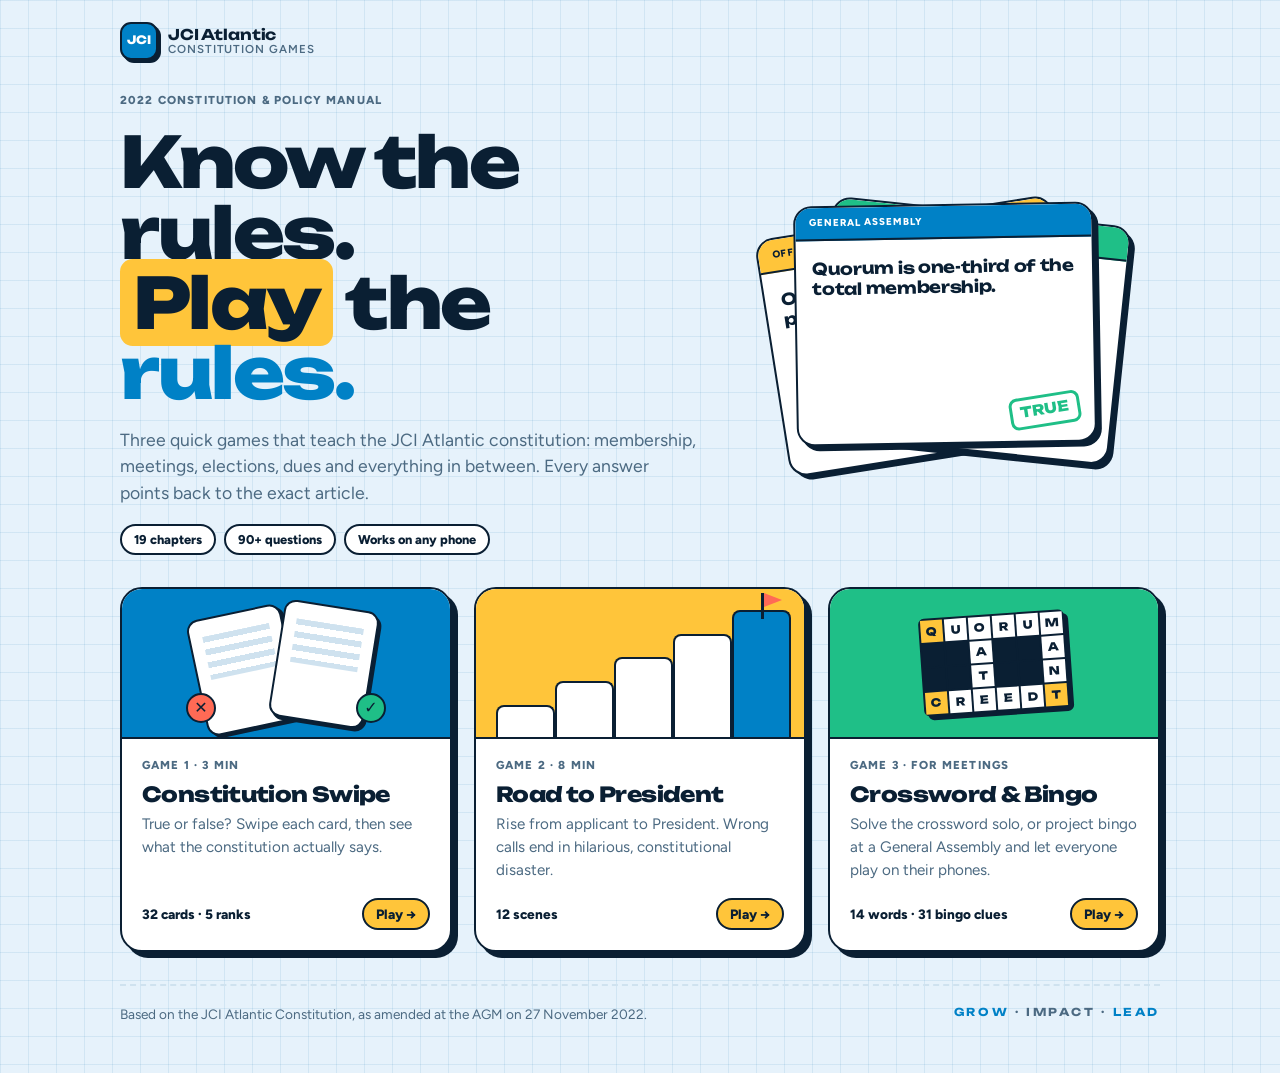
==== site/index.html @ ea5b9d31 "JCI Atlantic Constitution Games: swipe, adventure, crossword & bingo Static site served by nginx on " ====
<!doctype html>
<html lang="en"><head><meta charset="utf-8"><meta name="viewport" content="width=device-width,initial-scale=1,viewport-fit=cover">
<meta name="description" content="Learn the JCI Atlantic constitution with three quick games: Constitution Swipe, Road to President, and Crossword & Bingo.">
<meta property="og:title" content="JCI Atlantic Constitution Games">
<meta property="og:description" content="Know the rules. Play the rules. Three quick games on the JCI Atlantic constitution.">
<meta property="og:type" content="website">
<meta name="theme-color" content="#0081c6">
<link rel="icon" href="favicon.svg" type="image/svg+xml">
<title>JCI Atlantic Constitution Games</title>
<link rel="preconnect" href="https://fonts.googleapis.com">
<link rel="stylesheet" href="https://fonts.googleapis.com/css2?family=Unbounded:wght@700;800&family=Figtree:wght@400;600;800&display=swap">
<link rel="stylesheet" href="theme.css">
<style>
/* Layout: hero headline with a fanned stack of sample cards, then three game tiles in a responsive grid. */
.wrap{max-width:1040px;margin:0 auto;display:flex;flex-direction:column;gap:32px;padding-block:22px 48px}
.hero{display:grid;grid-template-columns:minmax(0,1.15fr) minmax(0,.85fr);gap:28px;align-items:center}
@media (max-width:760px){.hero{grid-template-columns:minmax(0,1fr)}}
.hero h1{font-size:clamp(2.3rem,7.4vw,4.4rem)}
.hero p{font-size:1.1rem;max-width:34em;color:var(--muted)}
.hero .copy{display:flex;flex-direction:column;gap:18px;min-width:0}
.chips{display:flex;gap:8px;flex-wrap:wrap}
.chip{font-weight:800;font-size:.8rem;border:2px solid var(--border);border-radius:99px;padding:4px 12px;background:var(--surface)}
.fan{position:relative;height:280px;max-width:360px;width:100%;justify-self:center}
.fan .c{position:absolute;inset:20px 30px;border:2.5px solid var(--border);border-radius:18px;box-shadow:5px 5px 0 var(--shade);background:var(--surface);
  display:flex;flex-direction:column;overflow:hidden}
.fan .c .band{padding:8px 14px;font-size:.62rem}
.fan .c .q{font-family:var(--display);font-weight:700;font-size:1.02rem;line-height:1.25;letter-spacing:-.02em;padding:18px 16px;flex:1}
.fan .c1{transform:rotate(-9deg) translate(-26px,8px)}
.fan .c2{transform:rotate(6deg) translate(26px,4px)}
.fan .c3{transform:rotate(-1deg)}
.fan .stamp{position:absolute;right:14px;bottom:14px;font-family:var(--display);font-weight:800;font-size:.9rem;color:var(--mint);border:3px solid var(--mint);border-radius:8px;padding:2px 8px;transform:rotate(-8deg)}
.fan .c1 .band{background:var(--gold);color:var(--on-color)} .fan .c2 .band{background:var(--mint);color:var(--on-color)}

.tiles{display:grid;grid-template-columns:repeat(3,minmax(0,1fr));gap:22px}
@media (max-width:860px){.tiles{grid-template-columns:minmax(0,1fr)}}
.tile{display:flex;flex-direction:column;text-decoration:none;color:var(--ink);background:var(--surface);border:2.5px solid var(--border);border-radius:22px;box-shadow:6px 6px 0 var(--shade);
  overflow:hidden;transition:transform .12s,box-shadow .12s}
.tile:hover{transform:translate(-2px,-2px);box-shadow:8px 8px 0 var(--shade)}
.tile:active{transform:translate(4px,4px);box-shadow:2px 2px 0 var(--shade)}
.art{height:150px;border-bottom:2.5px solid var(--border);position:relative;overflow:hidden}
.t1 .art{background:var(--blue)} .t2 .art{background:var(--gold)} .t3 .art{background:var(--mint)}
.tile .body{padding:18px 20px 20px;display:flex;flex-direction:column;gap:8px;flex:1}
.tile h2{font-family:var(--display);font-weight:800;font-size:1.3rem;letter-spacing:-.03em;margin:0;line-height:1.1}
.tile p{color:var(--muted);font-size:.95rem}
.meta{margin-top:auto;padding-top:8px;display:flex;justify-content:space-between;align-items:center;font-weight:800;font-size:.85rem}
.go{border:2px solid var(--border);border-radius:99px;padding:4px 12px;background:var(--gold);color:var(--on-color)}

/* tile art, drawn with CSS */
.mini{position:absolute;background:var(--surface);border:2.5px solid var(--border);border-radius:12px;box-shadow:3px 3px 0 var(--shade)}
.t1 .m1{width:96px;height:118px;left:calc(50% - 90px);top:22px;transform:rotate(-12deg)}
.t1 .m2{width:96px;height:118px;left:calc(50% - 10px);top:16px;transform:rotate(9deg)}
.t1 .m1::after,.t1 .m2::after{content:"";position:absolute;left:12px;right:12px;top:16px;height:44px;background:repeating-linear-gradient(var(--soft) 0 6px,transparent 6px 13px)}
.t1 .x,.t1 .ok{position:absolute;bottom:14px;width:30px;height:30px;border-radius:50%;border:2.5px solid var(--border);display:grid;place-items:center;font-weight:800;color:var(--on-color)}
.t1 .x{left:calc(50% - 100px);background:var(--coral)} .t1 .ok{left:calc(50% + 70px);background:var(--mint)}
.t2 .step{position:absolute;bottom:0;width:18%;background:var(--surface);border:2.5px solid var(--border);border-bottom:0;border-radius:8px 8px 0 0}
.t2 .s1{left:6%;height:22%}.t2 .s2{left:24%;height:38%}.t2 .s3{left:42%;height:54%}.t2 .s4{left:60%;height:70%}.t2 .s5{left:78%;height:86%;background:var(--blue)}
.t2 .flag{position:absolute;left:calc(78% + 9%);top:4px;width:3px;height:26px;background:var(--border)}
.t2 .flag::after{content:"";position:absolute;left:3px;top:0;border-left:18px solid var(--coral);border-top:7px solid transparent;border-bottom:7px solid transparent}
.t3 .cw{position:absolute;left:50%;top:50%;transform:translate(-50%,-50%) rotate(-4deg);display:grid;grid-template-columns:repeat(6,22px);gap:2px;padding:2px;background:var(--border);border-radius:6px;box-shadow:4px 4px 0 var(--shade)}
.t3 .cw i{width:22px;height:22px;background:var(--surface);font-style:normal;font-family:var(--display);font-weight:800;font-size:.7rem;display:grid;place-items:center;color:var(--ink)}
.t3 .cw i.k{background:var(--border)}
.t3 .cw i.g{background:var(--gold);color:var(--on-color)}

.foot{display:flex;justify-content:space-between;gap:16px;flex-wrap:wrap;color:var(--muted);font-size:.85rem;border-top:2px dashed var(--soft);padding-top:18px}
</style>
</head><body>

<div class="wrap">
  <div class="topbar">
    <span class="logo"><span class="mark">JCI</span><span class="txt">JCI Atlantic<small>Constitution Games</small></span></span>
  </div>

  <section class="hero">
    <div class="copy">
      <span class="label">2022 Constitution &amp; Policy Manual</span>
      <h1 class="display">Know the rules.<br><span class="mark-gold">Play</span> the <span class="hl">rules.</span></h1>
      <p>Three quick games that teach the JCI Atlantic constitution: membership, meetings, elections, dues and everything in between. Every answer points back to the exact article.</p>
      <div class="chips"><span class="chip">19 chapters</span><span class="chip">90+ questions</span><span class="chip">Works on any phone</span></div>
    </div>
    <div class="fan" aria-hidden="true">
      <div class="c c1"><div class="band">Officers</div><div class="q">Officers serve without pay.</div></div>
      <div class="c c2"><div class="band">Dues</div><div class="q">Dues are due by 31 March.</div></div>
      <div class="c c3"><div class="band">General Assembly</div><div class="q">Quorum is one-third of the total membership.</div><span class="stamp">TRUE</span></div>
    </div>
  </section>

  <section class="tiles">
    <a class="tile t1" href="swipe.html">
      <div class="art" aria-hidden="true"><span class="mini m1"></span><span class="mini m2"></span><span class="x">✕</span><span class="ok">✓</span></div>
      <div class="body"><span class="label">Game 1 · 3 min</span><h2>Constitution Swipe</h2>
        <p>True or false? Swipe each card, then see what the constitution actually says.</p>
        <div class="meta"><span id="best">32 cards · 5 ranks</span><span class="go">Play →</span></div></div>
    </a>
    <a class="tile t2" href="adventure.html">
      <div class="art" aria-hidden="true"><span class="step s1"></span><span class="step s2"></span><span class="step s3"></span><span class="step s4"></span><span class="step s5"></span><span class="flag"></span></div>
      <div class="body"><span class="label">Game 2 · 8 min</span><h2>Road to President</h2>
        <p>Rise from applicant to President. Wrong calls end in hilarious, constitutional disaster.</p>
        <div class="meta"><span>12 scenes</span><span class="go">Play →</span></div></div>
    </a>
    <a class="tile t3" href="words.html">
      <div class="art" aria-hidden="true"><div class="cw"><i class="g">Q</i><i>U</i><i>O</i><i>R</i><i>U</i><i>M</i><i class="k"></i><i class="k"></i><i>A</i><i class="k"></i><i class="k"></i><i>A</i><i class="k"></i><i class="k"></i><i>T</i><i class="k"></i><i class="k"></i><i>N</i><i class="g">C</i><i>R</i><i>E</i><i>E</i><i>D</i><i class="g">T</i></div></div>
      <div class="body"><span class="label">Game 3 · for meetings</span><h2>Crossword &amp; Bingo</h2>
        <p>Solve the crossword solo, or project bingo at a General Assembly and let everyone play on their phones.</p>
        <div class="meta"><span>14 words · 31 bingo clues</span><span class="go">Play →</span></div></div>
    </a>
  </section>

  <div class="foot"><span>Based on the JCI Atlantic Constitution, as amended at the AGM on 27 November 2022.</span><span class="tape"><b>GROW</b> · IMPACT · <b>LEAD</b></span></div>
</div>
<script>
try{const b=localStorage.getItem("jci-best");if(b)document.getElementById("best").textContent="Your best: "+b}catch(e){}
</script>

</body></html>
---- site/theme.css ----
/* JCI Atlantic Constitution Games — shared theme.
   Direction: sticker-board arcade. Chunky wide display type, thick ink outlines, hard offset shadows,
   JCI blue + gold with coral/mint for wrong/right, on a faint blueprint grid. */
:root{
  --bg:#e6f2fb; --grid:rgba(0,104,170,.09); --surface:#ffffff; --surface-2:#f3f9fd;
  --ink:#0a1f33; --muted:#4c6a82; --border:#0a1f33; --shade:#0a1f33; --soft:#cfe2ef;
  --blue:#0081c6; --blue-ink:#ffffff; --blue-soft:#cde9f9;
  --gold:#ffc53a; --gold-soft:#ffeab3; --coral:#ff6a55; --mint:#1fbf87; --on-color:#0a1f33;
  --display:"Unbounded","Arial Black",system-ui,sans-serif;
  --body:"Figtree",system-ui,-apple-system,"Segoe UI",sans-serif;
}
@media (prefers-color-scheme:dark){:root:not([data-theme="light"]){
  --bg:#071522; --grid:rgba(90,170,230,.07); --surface:#0f2738; --surface-2:#13304a;
  --ink:#eaf5fd; --muted:#93b3c9; --border:#5f9fc7; --shade:#000910; --soft:#24455e;
  --blue:#2fa8e6; --blue-ink:#04131e; --blue-soft:#15415d;
  --gold:#ffc53a; --gold-soft:#4a3a0e; --coral:#ff7a66; --mint:#33d29a; --on-color:#0a1f33; color-scheme:dark}}
:root[data-theme="dark"]{
  --bg:#071522; --grid:rgba(90,170,230,.07); --surface:#0f2738; --surface-2:#13304a;
  --ink:#eaf5fd; --muted:#93b3c9; --border:#5f9fc7; --shade:#000910; --soft:#24455e;
  --blue:#2fa8e6; --blue-ink:#04131e; --blue-soft:#15415d;
  --gold:#ffc53a; --gold-soft:#4a3a0e; --coral:#ff7a66; --mint:#33d29a; --on-color:#0a1f33; color-scheme:dark}

*{box-sizing:border-box}
:root{padding-top:env(safe-area-inset-top,0px);padding-bottom:env(safe-area-inset-bottom,0px)}
html{background:var(--bg)}
body{margin:0;background-color:var(--bg);color:var(--ink);font-family:var(--body);font-size:16px;line-height:1.5;
  background-image:linear-gradient(var(--grid) 1px,transparent 1px),linear-gradient(90deg,var(--grid) 1px,transparent 1px);
  background-size:28px 28px;
  padding-left:max(16px,env(safe-area-inset-left,0px));padding-right:max(16px,env(safe-area-inset-right,0px))}
[hidden]{display:none!important}
img{max-width:100%}
p{margin:0}

/* top bar */
.topbar{display:flex;justify-content:space-between;align-items:center;gap:12px;flex-wrap:wrap}
.logo{display:flex;align-items:center;gap:10px;color:var(--ink);text-decoration:none}
.logo .mark{width:38px;height:38px;border-radius:11px;background:var(--blue);border:2.5px solid var(--border);box-shadow:3px 3px 0 var(--shade);
  display:grid;place-items:center;font-family:var(--display);font-weight:800;font-size:.72rem;color:var(--blue-ink);letter-spacing:-.02em}
.logo .txt{font-family:var(--display);font-weight:700;font-size:.92rem;line-height:1.1;letter-spacing:-.01em}
.logo .txt small{display:block;font-family:var(--body);font-weight:600;font-size:.72rem;color:var(--muted);letter-spacing:.08em;text-transform:uppercase}
.back{font-weight:700;font-size:.88rem;color:var(--ink);text-decoration:none;border:2px solid var(--border);border-radius:99px;padding:6px 12px;background:var(--surface);box-shadow:2px 2px 0 var(--shade)}
.back:hover{background:var(--gold-soft)}

/* type */
.display{font-family:var(--display);font-weight:800;letter-spacing:-.035em;line-height:1;margin:0;text-wrap:balance}
.hl{color:var(--blue)}
.mark-gold{background:var(--gold);color:var(--on-color);padding:0 .18em;border-radius:.18em;box-decoration-break:clone;-webkit-box-decoration-break:clone}
.label{font-size:.72rem;letter-spacing:.1em;text-transform:uppercase;font-weight:800;color:var(--muted)}
.muted{color:var(--muted)}

/* surfaces */
.panel{background:var(--surface);border:2.5px solid var(--border);border-radius:20px;box-shadow:6px 6px 0 var(--shade);overflow:hidden}
.band{background:var(--blue);color:var(--blue-ink);border-bottom:2.5px solid var(--border);padding:11px 18px;display:flex;justify-content:space-between;gap:10px;
  font-size:.72rem;letter-spacing:.1em;text-transform:uppercase;font-weight:800}
.band.good{background:var(--mint);color:var(--on-color)} .band.bad{background:var(--coral);color:var(--on-color)} .band.gold{background:var(--gold);color:var(--on-color)}
.cite{align-self:flex-start;display:inline-block;font-size:.78rem;font-weight:800;background:var(--gold);color:var(--on-color);padding:3px 11px;border-radius:99px;border:2px solid var(--border)}

/* buttons */
button{font:inherit;cursor:pointer;color:inherit}
.btn{border:2.5px solid var(--border);border-radius:14px;padding:12px 16px;font-weight:800;font-size:1rem;background:var(--surface);color:var(--ink);
  box-shadow:3px 3px 0 var(--shade);transition:transform .08s,box-shadow .08s,background .15s}
.btn:hover{background:var(--surface-2)}
.btn:active{transform:translate(3px,3px);box-shadow:0 0 0 var(--shade)}
.btn:disabled{opacity:.5;cursor:default}
.btn.main{background:var(--blue);color:var(--blue-ink)}
.btn.gold{background:var(--gold);color:var(--on-color)}
.btn.good{background:var(--mint);color:var(--on-color)}
.btn.bad{background:var(--coral);color:var(--on-color)}
button:focus-visible,a:focus-visible,input:focus-visible{outline:3px solid var(--gold);outline-offset:3px}
.row{display:flex;gap:10px;flex-wrap:wrap}.row>.btn{flex:1}

.tape{font-family:var(--display);font-weight:700;letter-spacing:.24em;font-size:.68rem;text-align:center;color:var(--muted)}
.tape b{color:var(--blue)}
@keyframes pop{0%{transform:scale(.94);opacity:.4}100%{transform:none;opacity:1}}
.pop{animation:pop .22s ease-out}
@media (prefers-reduced-motion:reduce){*{transition:none!important;animation:none!important}}
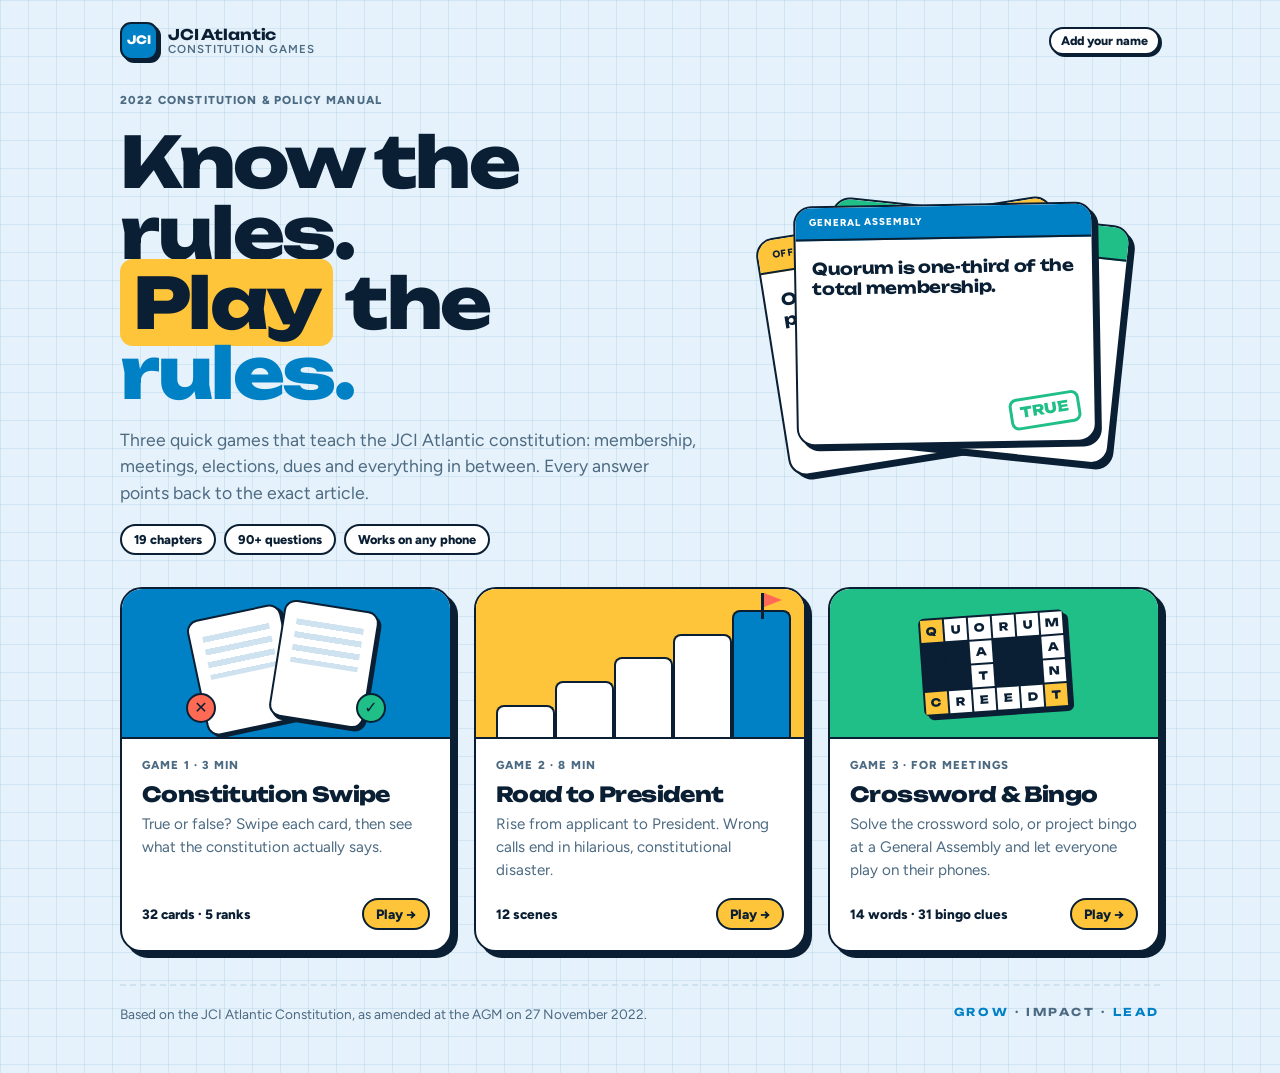
==== commit 9457e96b: "Ask for the player's name before a game starts Name is asked once (when picking a game, or on a dire" ====
--- a/site/index.html
+++ b/site/index.html
@@ -68,6 +68,7 @@
 <div class="wrap">
   <div class="topbar">
     <span class="logo"><span class="mark">JCI</span><span class="txt">JCI Atlantic<small>Constitution Games</small></span></span>
+    <div class="player" id="player"></div>
   </div>
 
   <section class="hero">
@@ -107,8 +108,15 @@
 
   <div class="foot"><span>Based on the JCI Atlantic Constitution, as amended at the AGM on 27 November 2022.</span><span class="tape"><b>GROW</b> · IMPACT · <b>LEAD</b></span></div>
 </div>
+<script src="player.js"></script>
 <script>
 try{const b=localStorage.getItem("jci-best");if(b)document.getElementById("best").textContent="Your best: "+b}catch(e){}
+JCIPlayer.chip(document.getElementById("player"));
+// Ask for a name the first time someone picks a game
+document.querySelectorAll(".tile").forEach(function(a){a.addEventListener("click",function(e){
+  if(JCIPlayer.name())return;
+  e.preventDefault();JCIPlayer.ask(function(){location.href=a.getAttribute("href")});
+})});
 </script>
 
 </body></html>
--- a/site/theme.css
+++ b/site/theme.css
@@ -74,3 +74,21 @@
 @keyframes pop{0%{transform:scale(.94);opacity:.4}100%{transform:none;opacity:1}}
 .pop{animation:pop .22s ease-out}
 @media (prefers-reduced-motion:reduce){*{transition:none!important;animation:none!important}}
+
+/* player name: chip + sign-in dialog */
+.player{display:flex;align-items:center;gap:8px;font-size:.85rem;font-weight:600;color:var(--muted);min-width:0}
+.player .who{overflow:hidden;text-overflow:ellipsis;white-space:nowrap;max-width:14em}
+.player b{color:var(--ink)}
+.player .change{border:2px solid var(--border);border-radius:99px;padding:3px 10px;background:var(--surface);color:var(--ink);font-weight:800;font-size:.78rem;box-shadow:2px 2px 0 var(--shade)}
+.player .change:hover{background:var(--gold-soft)}
+.name-overlay{position:fixed;inset:0;z-index:50;display:grid;place-items:center;
+  background:color-mix(in srgb,var(--bg) 70%,transparent);backdrop-filter:blur(3px);-webkit-backdrop-filter:blur(3px);
+  padding:max(16px,env(safe-area-inset-top,0px)) max(16px,env(safe-area-inset-right,0px)) max(16px,env(safe-area-inset-bottom,0px)) max(16px,env(safe-area-inset-left,0px))}
+.name-box{width:100%;max-width:420px;animation:pop .2s ease-out}
+.name-body{padding:22px;display:flex;flex-direction:column;gap:12px}
+.name-body h2{font-size:clamp(1.5rem,6.5vw,1.9rem)}
+.name-body input{font:inherit;font-size:1.15rem;font-weight:800;color:var(--ink);background:var(--surface-2);border:2.5px solid var(--border);border-radius:14px;padding:12px 14px;width:100%}
+.name-body input::placeholder{color:var(--muted);font-weight:600}
+.name-err{color:var(--coral);font-weight:800;font-size:.88rem}
+.name-body .row{margin-top:6px}
+html.name-open{overflow:hidden}
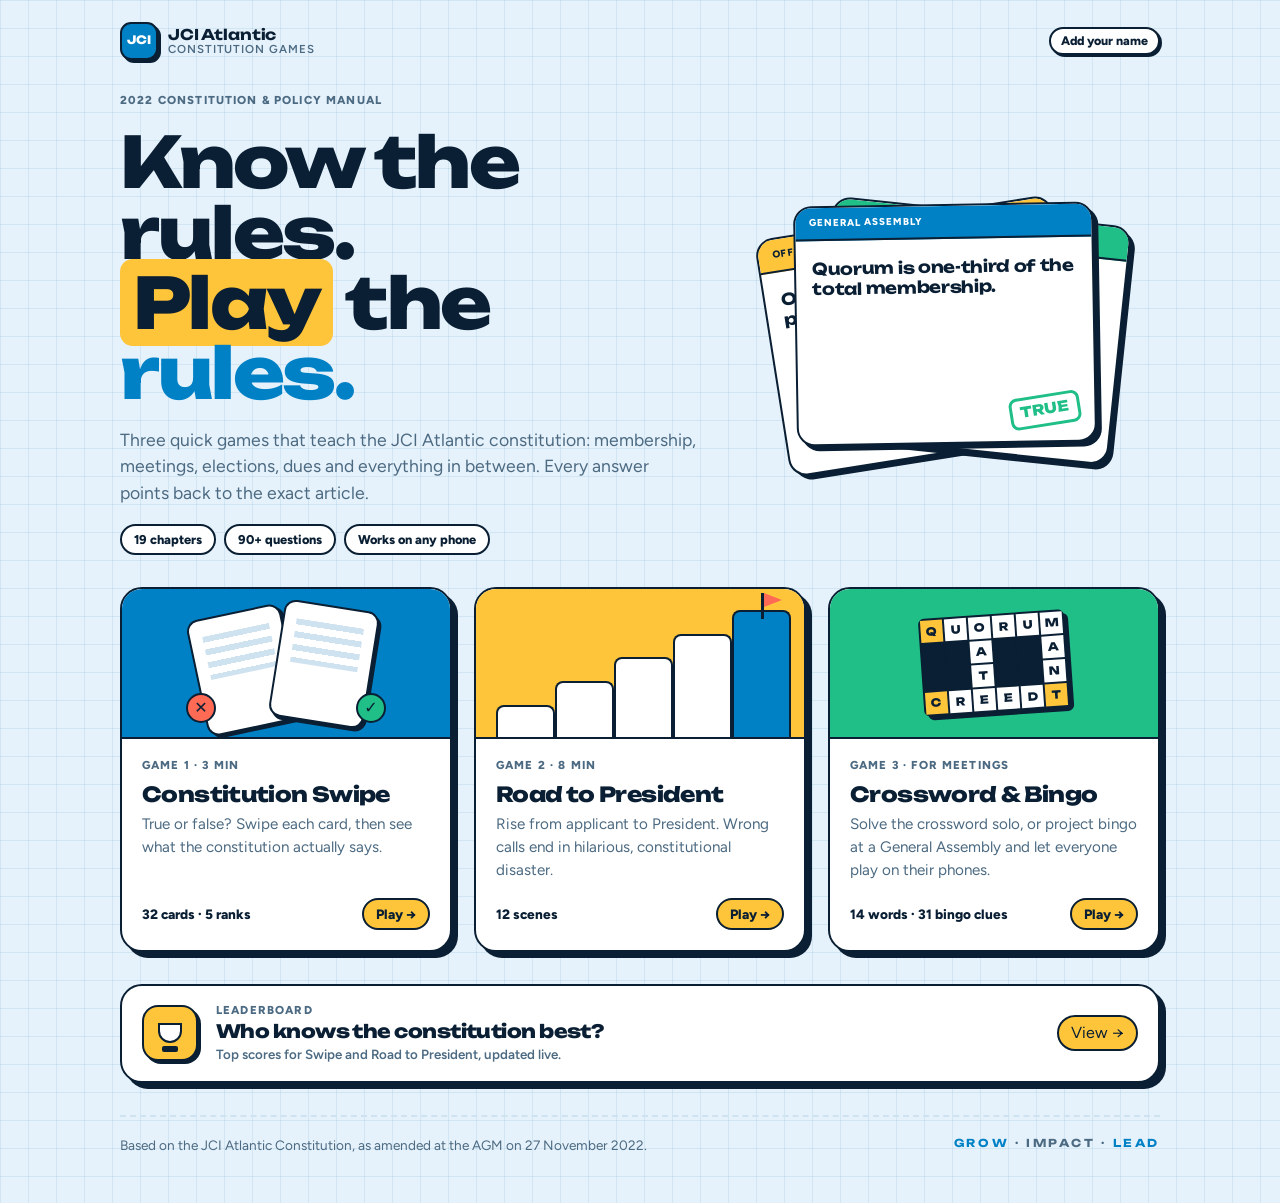
==== commit 15f611e1: "Add leaderboard with claimed player names (Cloudflare D1) - functions/api: claim/check names, submit" ====
--- a/site/index.html
+++ b/site/index.html
@@ -61,6 +61,16 @@
 .t3 .cw i.k{background:var(--border)}
 .t3 .cw i.g{background:var(--gold);color:var(--on-color)}
 
+.lb{display:grid;grid-template-columns:auto minmax(0,1fr) auto;align-items:center;gap:18px;text-decoration:none;color:var(--ink);background:var(--surface);
+  border:2.5px solid var(--border);border-radius:22px;box-shadow:6px 6px 0 var(--shade);padding:16px 20px;transition:transform .12s,box-shadow .12s}
+.lb:hover{transform:translate(-2px,-2px);box-shadow:8px 8px 0 var(--shade)}
+.lb .lbt{display:flex;flex-direction:column;gap:2px;min-width:0}
+.lb b{font-family:var(--display);font-weight:800;font-size:1.15rem;letter-spacing:-.03em;line-height:1.15}
+.lb small{color:var(--muted);font-weight:600}
+.cup{width:56px;height:56px;border-radius:16px;background:var(--gold);border:2.5px solid var(--border);display:grid;place-items:center;box-shadow:3px 3px 0 var(--shade)}
+.cup i{display:block;width:24px;height:20px;background:var(--surface);border:2.5px solid var(--border);border-radius:0 0 12px 12px;position:relative}
+.cup i::after{content:"";position:absolute;left:50%;bottom:-11px;width:16px;height:6px;margin-left:-8px;background:var(--border);border-radius:2px}
+@media (max-width:520px){.lb{grid-template-columns:auto minmax(0,1fr)}.lb .go{grid-column:1/-1;justify-self:start}}
 .foot{display:flex;justify-content:space-between;gap:16px;flex-wrap:wrap;color:var(--muted);font-size:.85rem;border-top:2px dashed var(--soft);padding-top:18px}
 </style>
 </head><body>
@@ -106,12 +116,19 @@
     </a>
   </section>
 
+  <a class="lb" href="leaderboard.html">
+    <span class="cup" aria-hidden="true"><i></i></span>
+    <span class="lbt"><span class="label">Leaderboard</span><b>Who knows the constitution best?</b><small>Top scores for Swipe and Road to President, updated live.</small></span>
+    <span class="go">View →</span>
+  </a>
+
   <div class="foot"><span>Based on the JCI Atlantic Constitution, as amended at the AGM on 27 November 2022.</span><span class="tape"><b>GROW</b> · IMPACT · <b>LEAD</b></span></div>
 </div>
 <script src="player.js"></script>
 <script>
 try{const b=localStorage.getItem("jci-best");if(b)document.getElementById("best").textContent="Your best: "+b}catch(e){}
 JCIPlayer.chip(document.getElementById("player"));
+JCIPlayer.sync();
 // Ask for a name the first time someone picks a game
 document.querySelectorAll(".tile").forEach(function(a){a.addEventListener("click",function(e){
   if(JCIPlayer.name())return;
--- a/site/theme.css
+++ b/site/theme.css
@@ -92,3 +92,15 @@
 .name-err{color:var(--coral);font-weight:800;font-size:.88rem}
 .name-body .row{margin-top:6px}
 html.name-open{overflow:hidden}
+.name-status{min-height:1.4em;font-weight:700;font-size:.9rem;color:var(--muted)}
+.name-status.good{color:var(--mint)}
+.name-status.bad{color:var(--coral)}
+.suggs{display:flex;flex-wrap:wrap;align-items:center;gap:6px;margin-top:8px;color:var(--muted);font-size:.85rem}
+.sugg{border:2px solid var(--border);border-radius:99px;padding:3px 10px;background:var(--surface);color:var(--ink);font-weight:800;font-size:.82rem;box-shadow:2px 2px 0 var(--shade)}
+.sugg:hover{background:var(--gold-soft)}
+
+/* results: leaderboard status line */
+.saved{font-weight:700;font-size:.92rem;color:var(--muted);background:var(--surface-2);border:2px dashed var(--soft);border-radius:12px;padding:8px 12px}
+.saved b{color:var(--ink);font-family:var(--display)}
+.saved a{color:var(--blue);font-weight:800}
+.board-link{display:block;text-align:center;text-decoration:none}
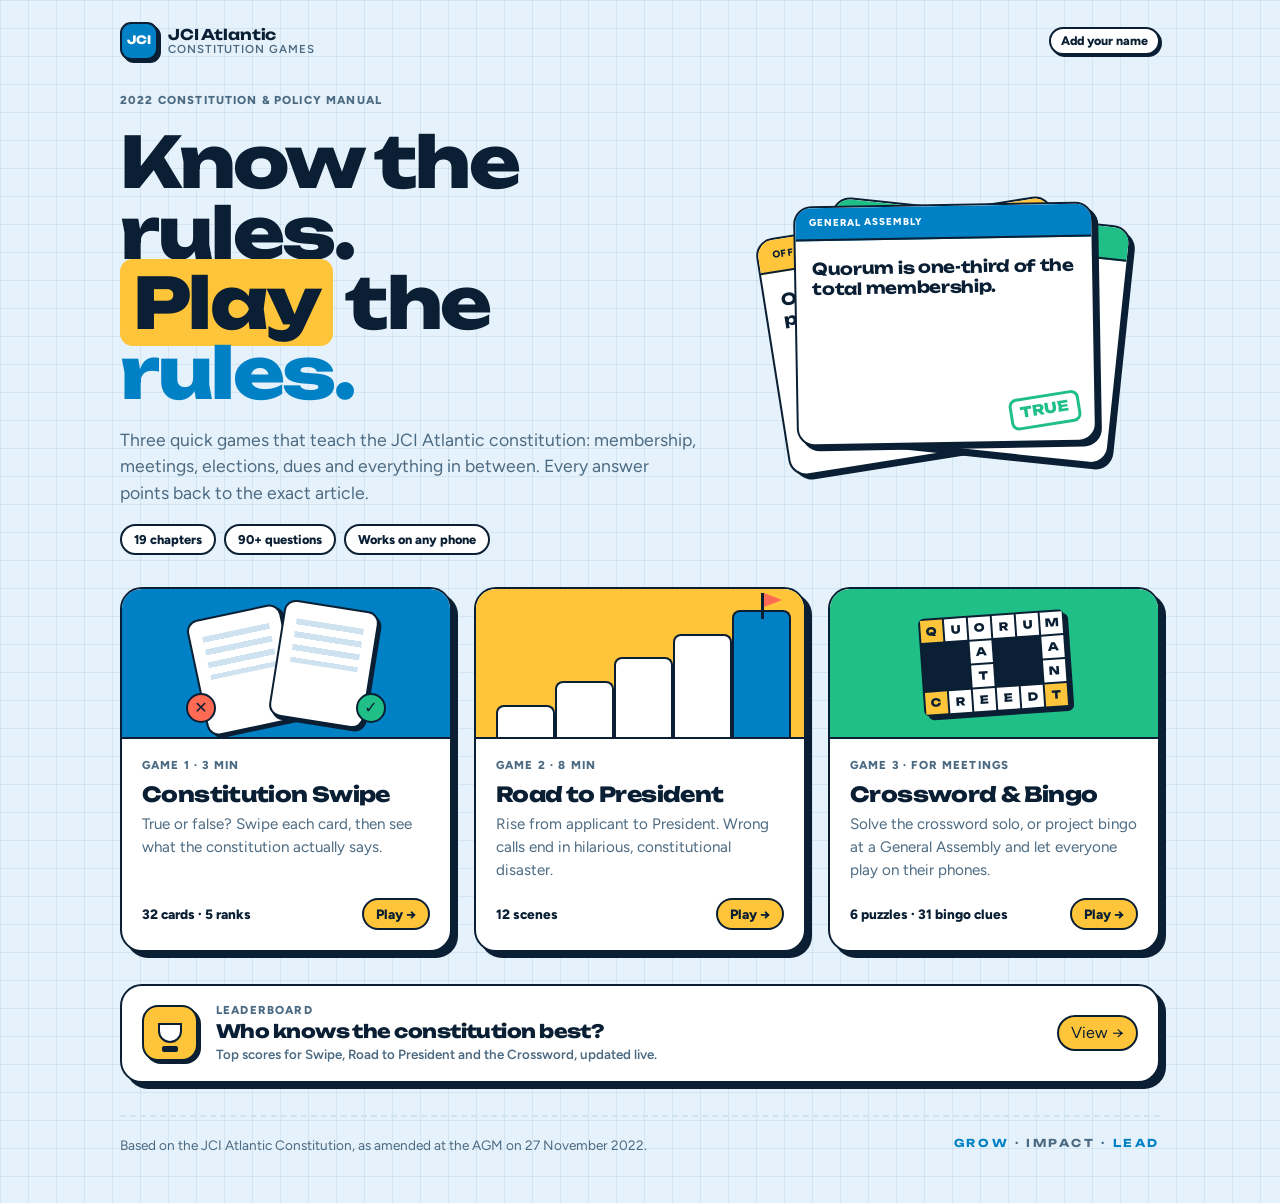
==== commit 6c8fd68d: "Crossword: 6 puzzles, scoring and leaderboard - Five new themed puzzles (Becoming a Member, Meetings" ====
--- a/site/index.html
+++ b/site/index.html
@@ -112,13 +112,13 @@
       <div class="art" aria-hidden="true"><div class="cw"><i class="g">Q</i><i>U</i><i>O</i><i>R</i><i>U</i><i>M</i><i class="k"></i><i class="k"></i><i>A</i><i class="k"></i><i class="k"></i><i>A</i><i class="k"></i><i class="k"></i><i>T</i><i class="k"></i><i class="k"></i><i>N</i><i class="g">C</i><i>R</i><i>E</i><i>E</i><i>D</i><i class="g">T</i></div></div>
       <div class="body"><span class="label">Game 3 · for meetings</span><h2>Crossword &amp; Bingo</h2>
         <p>Solve the crossword solo, or project bingo at a General Assembly and let everyone play on their phones.</p>
-        <div class="meta"><span>14 words · 31 bingo clues</span><span class="go">Play →</span></div></div>
+        <div class="meta"><span>6 puzzles · 31 bingo clues</span><span class="go">Play →</span></div></div>
     </a>
   </section>
 
   <a class="lb" href="leaderboard.html">
     <span class="cup" aria-hidden="true"><i></i></span>
-    <span class="lbt"><span class="label">Leaderboard</span><b>Who knows the constitution best?</b><small>Top scores for Swipe and Road to President, updated live.</small></span>
+    <span class="lbt"><span class="label">Leaderboard</span><b>Who knows the constitution best?</b><small>Top scores for Swipe, Road to President and the Crossword, updated live.</small></span>
     <span class="go">View →</span>
   </a>
 
